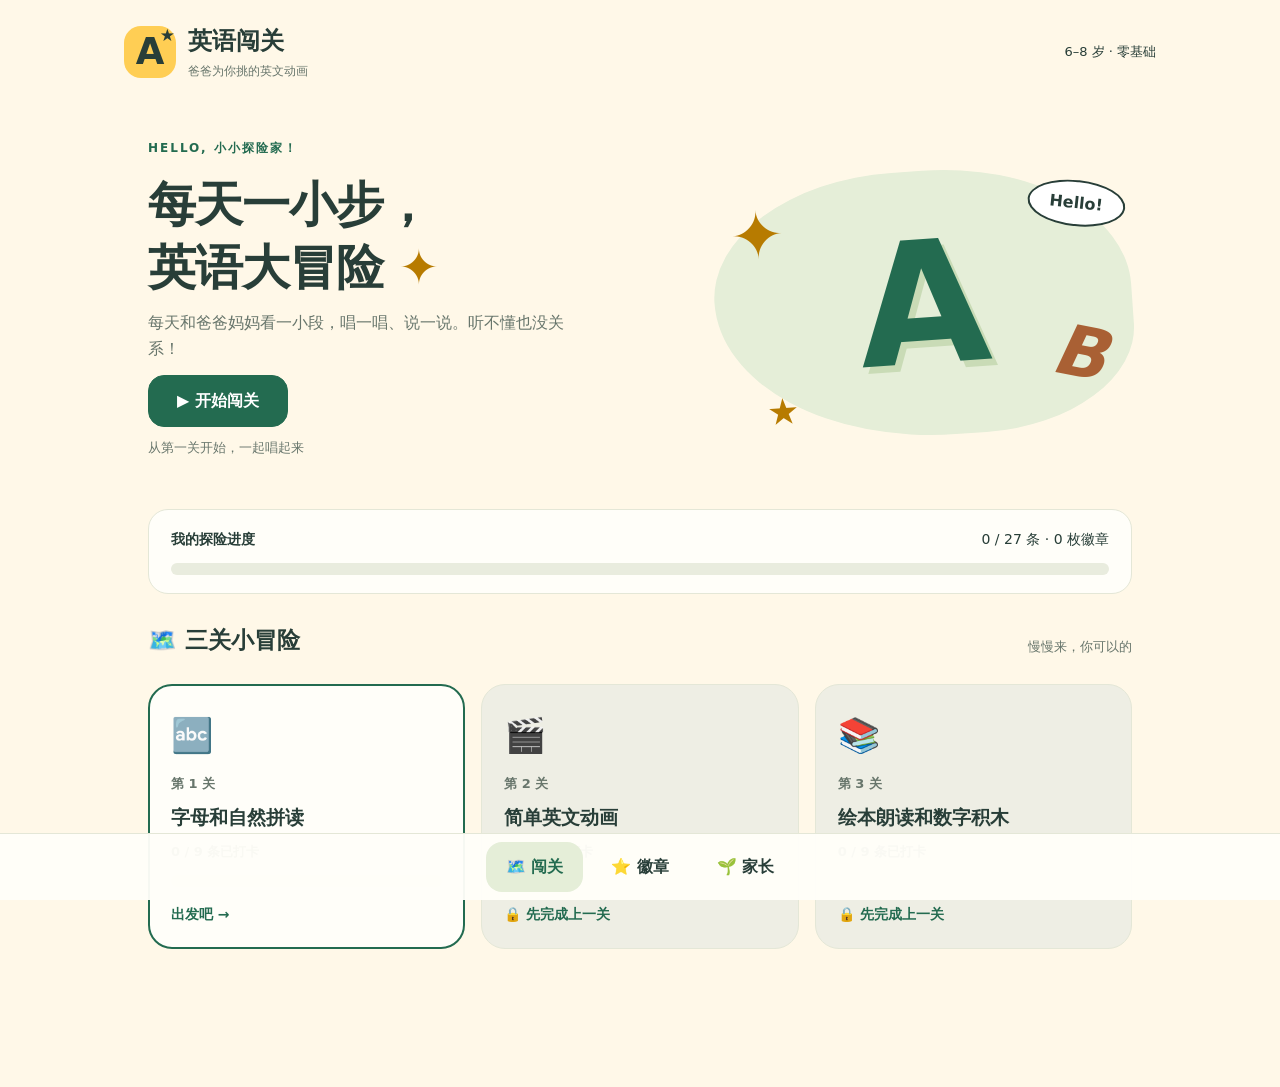
==== index.html @ b64c06f4 "Add 英语闯关: a kids English path adapted from BiliPicks Three unlockable stages with 27 Bilibili-verifi" ====
<!doctype html>
<html lang="zh-CN">
<head>
<meta charset="utf-8">
<meta name="viewport" content="width=device-width,initial-scale=1,viewport-fit=cover">
<meta name="theme-color" content="#fff8e8">
<meta name="apple-mobile-web-app-capable" content="yes">
<meta name="apple-mobile-web-app-title" content="英语闯关">
<meta name="description" content="爸爸为你挑的英文动画，给 6–8 岁零基础孩子的三关英语小冒险。">
<link rel="manifest" href="manifest.webmanifest">
<link rel="apple-touch-icon" href="icons/apple-touch-icon.png">
<link rel="icon" href="icons/icon-192.png" type="image/png">
<link rel="stylesheet" href="style.css">
<title>英语闯关</title>
</head>
<body>
<header><a class="brand" href="./" aria-label="英语闯关首页"><span class="logo">A<span>★</span></span><span>英语闯关<small>爸爸为你挑的英文动画</small></span></a><span class="age">6–8 岁 · 零基础</span></header>
<main>
<section id="adventure" aria-labelledby="welcome">
<div class="hero"><div><span class="eyebrow">HELLO, 小小探险家！</span><h1 id="welcome">每天一小步，<br>英语大冒险 <span>✦</span></h1><p id="intro"></p><button class="primary" id="continue">▶ 开始闯关</button><p class="hint" id="resumeHint">从第一关开始，一起唱起来</p></div><div class="hero-art" aria-hidden="true"><span class="star">✦</span><b>A</b><span class="bubble">Hello!</span><i>B</i><span class="little-star">★</span></div></div>
<div class="overall"><div><strong>我的探险进度</strong><span id="totalText"></span></div><progress id="totalProgress" max="27" value="0" aria-label="总观看进度"></progress></div>
<div class="section-title"><h2>🗺️ 三关小冒险</h2><span>慢慢来，你可以的</span></div>
<div id="stages" class="stages"></div>
<section id="lesson" class="lesson" hidden aria-labelledby="stageTitle"><h2 id="stageTitle" tabindex="-1"></h2><p id="stageGoal"></p><div id="videoList" class="video-list"></div><div class="mission"><h3>🤝 和爸爸妈妈一起</h3><p id="missionText"></p><button id="missionButton">完成小任务</button><p class="hint" id="missionHint"></p></div></section>
</section>
<section id="badges" hidden><span class="eyebrow">MY LITTLE TROPHIES</span><h1>我的小徽章 ⭐</h1><p>看完一关，再做小任务，就能得到一枚！</p><div id="badgeList" class="stages"></div></section>
<section id="about" hidden class="about"><span class="eyebrow">给爸爸妈妈</span><h1>一起，把英语听熟</h1><h2>为什么做</h2><p>我是阿政，想把适合孩子起步的英文儿歌、动画和绘本放在一起，少一点挑选，多一点陪伴。</p><h2>给谁看</h2><p>给 6–8 岁、英语基本零基础的孩子。先跟唱，再看故事，最后听绘本。不要求每句都听懂。</p><h2>怎么用</h2><p>按顺序看三关。点视频上的「播放」，手机和平板还需要在播放器里点一下才会播放。看完手动打卡，完成亲子小任务，就能解锁下一关。一次一小段，累了就休息。</p><p>「继续观看」会回到上次打开的视频，不记录播放秒数。进度只存在这台设备、这个浏览器，不会跨设备同步；清除浏览器资料会丢失进度。</p><h2>家长须知</h2><p>请先陪孩子预览。本站仅使用 B 站官方嵌入播放器，不保存视频流。播放器内的广告、推荐、登录或跳转由 B 站控制，本站无法过滤，请家长陪同。</p><p>部分视频为网友搬运，未核实取得版权授权，版权归原作者；接口可访问不代表版权授权，也不保证嵌入一直可播。视频可能失效，请只在家里看，不要下载或再次传播；家庭观看也不等于获得版权许可。本站不是 B 站官方产品。</p><p>打不开时可以稍后重试；下方「家长打开 B 站原页」会离开本站。审查详情见 <a href="REVIEW_LOG.md">REVIEW_LOG.md</a>。</p><h2>放到 iPhone / iPad 主屏幕</h2><p>用 Safari 打开本站，点分享按钮 → 添加到主屏幕。以后就可以像小应用一样打开。网页可本地打开；添加到主屏幕请使用 HTTP(S) 网站地址，播放仍需联网。</p><h2>开源致谢</h2><p>改编自 <a href="https://github.com/limin112/bilipicks" target="_blank" rel="noopener noreferrer">BiliPicks</a>，感谢作者 limin112 / MinLiBuilds。代码遵循 <a href="LICENSE">MIT License</a>，Copyright (c) 2026 MinLiBuilds。视频及封面不属于代码授权范围。</p></section>
</main>
<nav class="tabs" aria-label="主要导航"><button data-tab="adventure" aria-current="page">🗺️ 闯关</button><button data-tab="badges">⭐ 徽章</button><button data-tab="about">🌱 家长</button></nav>
<dialog id="playerDialog" aria-labelledby="playerTitle"><div class="player-top"><h2 id="playerTitle"></h2><button id="closePlayer" aria-label="关闭播放器">✕</button></div><div id="playerMount"></div><p class="hint">点一下播放器开始看。看完记得打卡哦！</p><div class="player-actions"><button id="doneButton" class="primary">✓ 看完打卡</button><button id="nextButton">下一条 →</button></div><p id="playerNote"></p><details><summary>家长查看</summary><p id="parentNote"></p><a id="sourceLink" target="_blank" rel="noopener noreferrer">家长打开 B 站原页 ↗</a></details></dialog>
<div id="notice" role="status" aria-live="polite"></div>
<script src="data.js"></script><script src="app.js"></script>
</body></html>
---- style.css ----
:root{--bg:#fff8e8;--paper:#fffef9;--ink:#283e38;--muted:#68766c;--green:#236b50;--line:#e4e7d7;--yellow:#ffce54;font-family:ui-rounded,'PingFang SC','Microsoft YaHei',system-ui,sans-serif;color:var(--ink);background:var(--bg);font-size:16px}*{box-sizing:border-box}body{margin:0;line-height:1.65}button,a{-webkit-tap-highlight-color:transparent}button{font:inherit;cursor:pointer;color:inherit;border:1px solid var(--line);background:var(--paper);border-radius:16px;min-height:50px;padding:10px 20px;font-weight:700}button:disabled{cursor:default;opacity:.6}button:hover:enabled{filter:brightness(.97)}button:focus-visible,a:focus-visible,summary:focus-visible{outline:3px solid #b66a18;outline-offset:4px}a{color:var(--green)}h1,h2,h3,p{margin:0 0 12px}h1{font-size:clamp(30px,5vw,48px);line-height:1.3;letter-spacing:-1px}h2{font-size:23px}h3{font-size:19px}p{color:var(--muted)}[hidden]{display:none!important}header{max-width:1080px;margin:auto;display:flex;justify-content:space-between;align-items:center;padding:calc(22px + env(safe-area-inset-top)) 24px 20px}.brand{display:flex;align-items:center;gap:12px;text-decoration:none;font-size:24px;font-weight:850;color:var(--ink)}.brand small{display:block;font-size:12px;color:var(--muted);font-weight:500}.logo{position:relative;display:grid;place-items:center;background:var(--yellow);border-radius:17px;width:52px;height:52px;font-size:37px;line-height:1}.logo span{position:absolute;font-size:17px;right:1px;top:1px}.age{font-size:13px}main{max-width:1032px;margin:auto;padding:10px 24px calc(110px + env(safe-area-inset-bottom))}.hero{display:grid;grid-template-columns:1.3fr 1fr;align-items:center;gap:25px;padding:28px 0}.hero p{max-width:440px}.eyebrow{display:block;font-size:12px;font-weight:800;letter-spacing:2px;color:var(--green);margin-bottom:14px}h1 span{color:#b77b00}.primary{background:var(--green);color:white;border-color:var(--green);padding:12px 28px}.hint{font-size:13px;margin:10px 0;color:var(--muted)}.hero-art{position:relative;height:265px;background:#e5eed8;border-radius:48% 52% 40% 60%;display:grid;place-items:center;transform:rotate(-4deg)}.hero-art b{font-size:170px;line-height:1;color:var(--green);text-shadow:5px 7px 0 #c9dbb6}.hero-art i{position:absolute;right:30px;bottom:15px;font-size:70px;color:#a96034;font-weight:900;transform:rotate(15deg)}.star{position:absolute;left:20px;top:0;color:#b77b00;font-size:65px}.bubble{position:absolute;right:0;top:20px;background:white;border:2px solid var(--ink);border-radius:50%;padding:8px 20px;font-weight:800;transform:rotate(10deg)}.little-star{position:absolute;left:45px;bottom:5px;font-size:36px;color:#b77b00}.overall{background:var(--paper);border:1px solid var(--line);padding:18px 22px;border-radius:20px;margin:12px 0 28px}.overall>div{display:flex;justify-content:space-between;gap:12px;font-size:14px}progress{display:block;width:100%;height:12px;border:0;border-radius:20px;overflow:hidden;margin-top:12px;background:#e9ecde;accent-color:var(--green)}progress::-webkit-progress-bar{background:#e9ecde}progress::-webkit-progress-value{background:var(--green);border-radius:20px}.section-title{display:flex;align-items:center;justify-content:space-between;gap:12px}.section-title span{font-size:13px;color:var(--muted)}.stages{display:grid;grid-template-columns:repeat(3,1fr);gap:16px;margin:12px 0 28px}.stage{background:var(--paper);border:1px solid var(--line);border-radius:24px;padding:22px;text-align:left;white-space:normal}.stage-icon{font-size:34px;display:block;margin-bottom:10px}.stage small{font-size:13px;display:block;color:var(--muted)}.stage h3{margin:8px 0}.stage .status{margin-top:16px;font-size:14px;display:block;color:var(--green)}.stage.locked{background:#eeeee4}.stage.selected{border:2px solid var(--green);padding:21px}.lesson{scroll-margin-top:20px;background:var(--paper);border:1px solid var(--line);border-radius:24px;padding:24px}.video-list{display:grid;gap:12px}.video-card{display:flex;gap:16px;align-items:center;padding:12px;border:1px solid var(--line);border-radius:18px}.thumbnail{width:120px;aspect-ratio:16/9;object-fit:cover;border-radius:10px;background:#e5eed8}.video-copy{flex:1;min-width:0}.video-copy h3{font-size:16px;line-height:1.45;margin:0 0 5px}.video-copy p{font-size:13px;margin:0}.video-card button{white-space:nowrap;padding:8px 15px}.mission{margin-top:24px;padding:22px;background:#f6f0d9;border-radius:18px}.mission p{color:#515e4c}.tabs{position:fixed;bottom:0;left:0;right:0;display:flex;justify-content:center;gap:8px;background:#fffef9f5;border-top:1px solid var(--line);padding:8px 12px calc(8px + env(safe-area-inset-bottom));z-index:5}.tabs button{border:0;min-width:95px;background:transparent}.tabs button[aria-current]{background:#e5eed8;color:var(--green)}.about{max-width:720px;margin:24px auto}.about h2{margin-top:28px}.about a{overflow-wrap:anywhere}.about p{color:#505e54}dialog{border:0;border-radius:22px;background:var(--paper);color:var(--ink);width:min(880px,calc(100% - 24px));max-height:calc(100dvh - 24px - env(safe-area-inset-top) - env(safe-area-inset-bottom));padding:20px;overflow:auto;overscroll-behavior:contain}dialog::backdrop{background:#162b24bd}.player-top{display:flex;align-items:center;gap:12px;justify-content:space-between;margin-bottom:12px}.player-top h2{font-size:18px;margin:0}.player-top button{flex-shrink:0;padding:8px;min-width:50px}#playerMount{aspect-ratio:16/9;background:#111;border-radius:12px;overflow:hidden}iframe{width:100%;height:100%;border:0}.player-actions{display:flex;gap:12px;flex-wrap:wrap}details{font-size:14px;margin-top:12px}summary{cursor:pointer;padding:12px 0;min-height:48px}#notice{position:fixed;bottom:calc(95px + env(safe-area-inset-bottom));left:50%;transform:translateX(-50%);background:var(--ink);color:white;padding:12px 20px;border-radius:16px;max-width:90%;width:max-content;z-index:20;pointer-events:none}#notice:empty{display:none}@media(max-width:650px){header{padding-left:18px;padding-right:18px}.age{display:none}main{padding-left:16px;padding-right:16px}.hero{grid-template-columns:1fr;position:relative;padding:20px 0}.hero>div:first-child{z-index:1}.hero h1{font-size:36px}.hero-art{display:none}.stages{grid-template-columns:1fr}.stage{display:grid;grid-template-columns:48px 1fr;column-gap:12px;padding:18px}.stage.selected{padding:17px}.stage-icon{grid-row:1/6}.stage h3{margin:4px 0}.stage .status{margin-top:8px}.stage progress{grid-column:2}.section-title span{display:none}.lesson{padding:16px}.video-card{flex-wrap:wrap;gap:10px}.thumbnail{width:88px}.video-copy h3{font-size:15px}.video-card button{width:100%}.mission{padding:16px}.brand{font-size:22px}dialog{padding:14px}.player-actions button{flex:1}#totalText{font-size:12px}}@media(prefers-reduced-motion:no-preference){button{transition:background .15s}}
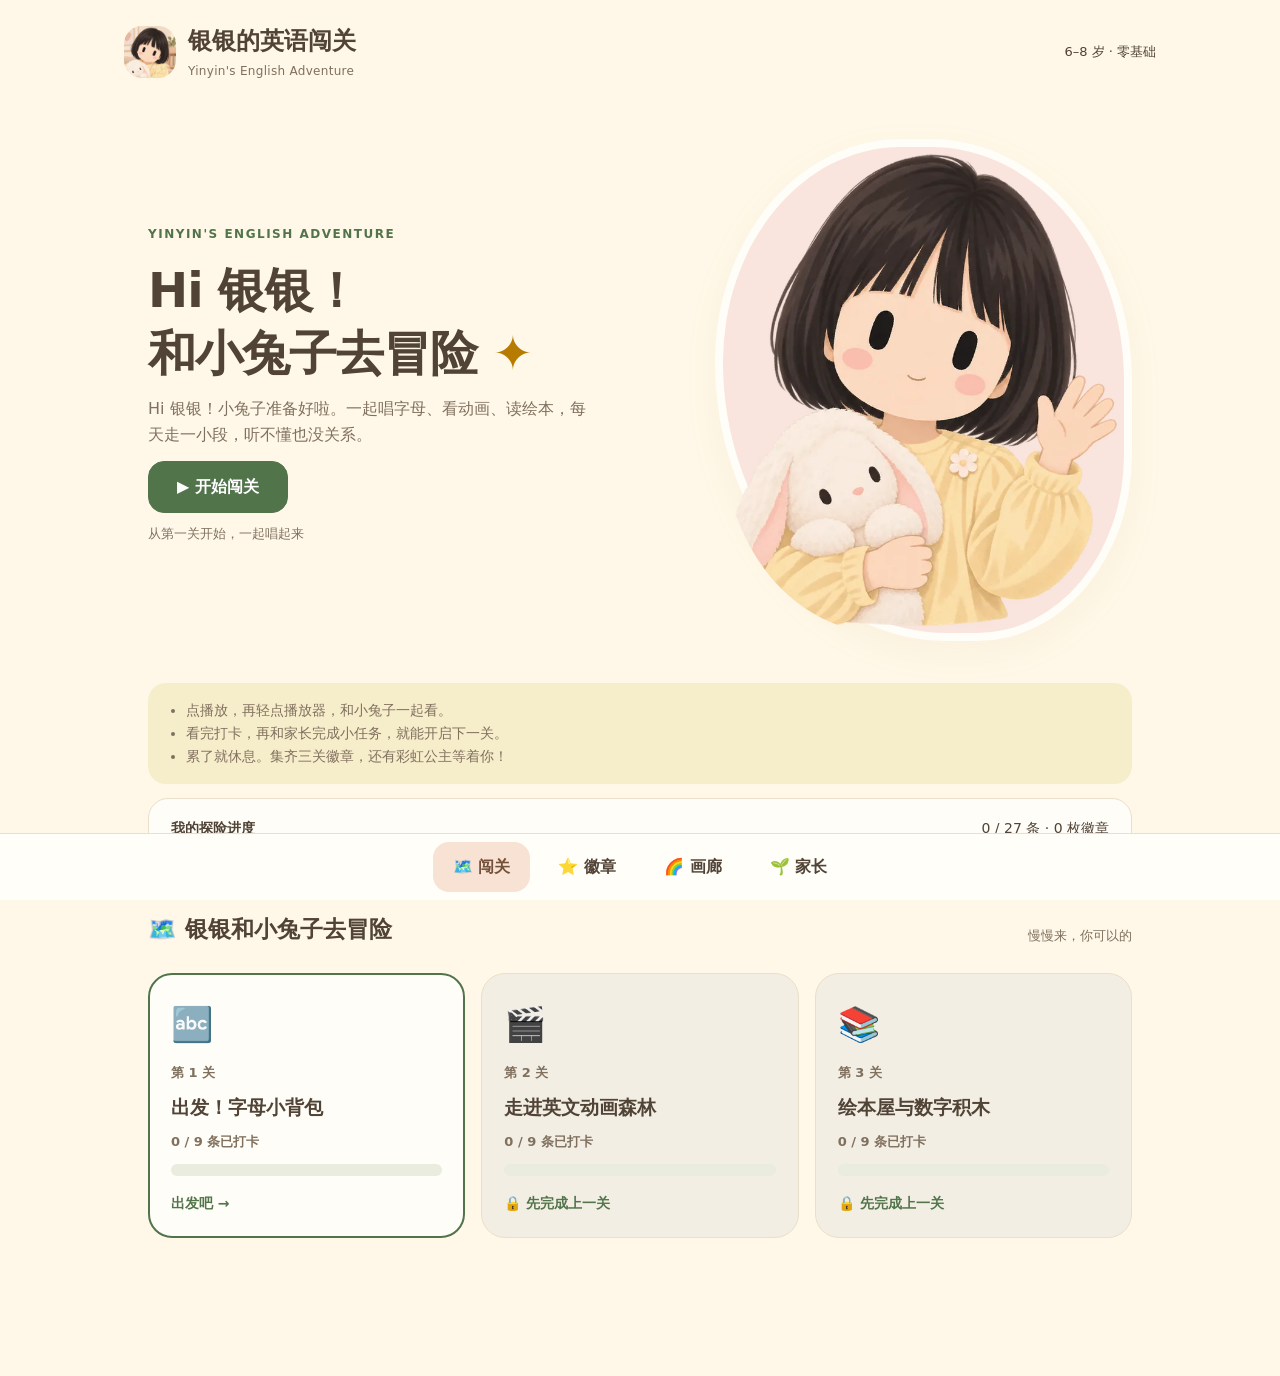
==== commit 1af7a0df: "Rebrand the kids English path as 银银的英语闯关 Add Yinyin's cartoon guide, gallery, and Rainbow Princess r" ====
--- a/index.html
+++ b/index.html
@@ -5,29 +5,31 @@
 <meta name="viewport" content="width=device-width,initial-scale=1,viewport-fit=cover">
 <meta name="theme-color" content="#fff8e8">
 <meta name="apple-mobile-web-app-capable" content="yes">
-<meta name="apple-mobile-web-app-title" content="英语闯关">
-<meta name="description" content="爸爸为你挑的英文动画，给 6–8 岁零基础孩子的三关英语小冒险。">
+<meta name="apple-mobile-web-app-title" content="银银的英语闯关">
+<meta name="description" content="Yinyin's English Adventure，给 6–8 岁零基础孩子的三关英语小冒险。">
 <link rel="manifest" href="manifest.webmanifest">
 <link rel="apple-touch-icon" href="icons/apple-touch-icon.png">
 <link rel="icon" href="icons/icon-192.png" type="image/png">
 <link rel="stylesheet" href="style.css">
-<title>英语闯关</title>
+<title>银银的英语闯关</title>
 </head>
 <body>
-<header><a class="brand" href="./" aria-label="英语闯关首页"><span class="logo">A<span>★</span></span><span>英语闯关<small>爸爸为你挑的英文动画</small></span></a><span class="age">6–8 岁 · 零基础</span></header>
+<header><a class="brand" href="./" aria-label="银银的英语闯关首页"><img class="brand-avatar" src="assets/yinyin/yinyin-avatar.webp" alt="银银的卡通头像" width="52" height="52"><span>银银的英语闯关<small>Yinyin's English Adventure</small></span></a><span class="age">6–8 岁 · 零基础</span></header>
 <main>
 <section id="adventure" aria-labelledby="welcome">
-<div class="hero"><div><span class="eyebrow">HELLO, 小小探险家！</span><h1 id="welcome">每天一小步，<br>英语大冒险 <span>✦</span></h1><p id="intro"></p><button class="primary" id="continue">▶ 开始闯关</button><p class="hint" id="resumeHint">从第一关开始，一起唱起来</p></div><div class="hero-art" aria-hidden="true"><span class="star">✦</span><b>A</b><span class="bubble">Hello!</span><i>B</i><span class="little-star">★</span></div></div>
+<div class="hero"><div><span class="eyebrow">YINYIN'S ENGLISH ADVENTURE</span><h1 id="welcome">Hi 银银！<br>和小兔子去冒险 <span>✦</span></h1><p id="intro"></p><button class="primary" id="continue">▶ 开始闯关</button><p class="hint" id="resumeHint">从第一关开始，一起唱起来</p></div><div class="hero-art"><img src="assets/yinyin/yinyin-wave.webp" alt="银银抱着白兔子挥手问好" width="400" height="400"></div></div><ul id="adventureTips" class="tips"></ul>
 <div class="overall"><div><strong>我的探险进度</strong><span id="totalText"></span></div><progress id="totalProgress" max="27" value="0" aria-label="总观看进度"></progress></div>
-<div class="section-title"><h2>🗺️ 三关小冒险</h2><span>慢慢来，你可以的</span></div>
+<div class="section-title"><h2>🗺️ 银银和小兔子去冒险</h2><span>慢慢来，你可以的</span></div>
 <div id="stages" class="stages"></div>
-<section id="lesson" class="lesson" hidden aria-labelledby="stageTitle"><h2 id="stageTitle" tabindex="-1"></h2><p id="stageGoal"></p><div id="videoList" class="video-list"></div><div class="mission"><h3>🤝 和爸爸妈妈一起</h3><p id="missionText"></p><button id="missionButton">完成小任务</button><p class="hint" id="missionHint"></p></div></section>
+<section id="lesson" class="lesson" hidden aria-labelledby="stageTitle"><h2 id="stageTitle" tabindex="-1"></h2><img id="stageGuide" class="stage-guide" src="assets/yinyin/yinyin-wave.webp" alt="银银陪你闯关" width="130" height="130"><p id="stageGoal"></p><div id="videoList" class="video-list"></div><div class="mission"><h3>🤝 和爸爸妈妈一起</h3><p id="missionText"></p><button id="missionButton">完成小任务</button><p class="hint" id="missionHint"></p></div></section>
 </section>
-<section id="badges" hidden><span class="eyebrow">MY LITTLE TROPHIES</span><h1>我的小徽章 ⭐</h1><p>看完一关，再做小任务，就能得到一枚！</p><div id="badgeList" class="stages"></div></section>
-<section id="about" hidden class="about"><span class="eyebrow">给爸爸妈妈</span><h1>一起，把英语听熟</h1><h2>为什么做</h2><p>我是阿政，想把适合孩子起步的英文儿歌、动画和绘本放在一起，少一点挑选，多一点陪伴。</p><h2>给谁看</h2><p>给 6–8 岁、英语基本零基础的孩子。先跟唱，再看故事，最后听绘本。不要求每句都听懂。</p><h2>怎么用</h2><p>按顺序看三关。点视频上的「播放」，手机和平板还需要在播放器里点一下才会播放。看完手动打卡，完成亲子小任务，就能解锁下一关。一次一小段，累了就休息。</p><p>「继续观看」会回到上次打开的视频，不记录播放秒数。进度只存在这台设备、这个浏览器，不会跨设备同步；清除浏览器资料会丢失进度。</p><h2>家长须知</h2><p>请先陪孩子预览。本站仅使用 B 站官方嵌入播放器，不保存视频流。播放器内的广告、推荐、登录或跳转由 B 站控制，本站无法过滤，请家长陪同。</p><p>部分视频为网友搬运，未核实取得版权授权，版权归原作者；接口可访问不代表版权授权，也不保证嵌入一直可播。视频可能失效，请只在家里看，不要下载或再次传播；家庭观看也不等于获得版权许可。本站不是 B 站官方产品。</p><p>打不开时可以稍后重试；下方「家长打开 B 站原页」会离开本站。审查详情见 <a href="REVIEW_LOG.md">REVIEW_LOG.md</a>。</p><h2>放到 iPhone / iPad 主屏幕</h2><p>用 Safari 打开本站，点分享按钮 → 添加到主屏幕。以后就可以像小应用一样打开。网页可本地打开；添加到主屏幕请使用 HTTP(S) 网站地址，播放仍需联网。</p><h2>开源致谢</h2><p>改编自 <a href="https://github.com/limin112/bilipicks" target="_blank" rel="noopener noreferrer">BiliPicks</a>，感谢作者 limin112 / MinLiBuilds。代码遵循 <a href="LICENSE">MIT License</a>，Copyright (c) 2026 MinLiBuilds。视频及封面不属于代码授权范围。</p></section>
+<section id="badges" hidden><span class="eyebrow">MY LITTLE TROPHIES</span><h1>我的小徽章 ⭐</h1><p>看完一关，再做小任务，就能得到一枚！</p><div id="badgeList" class="stages"></div><div id="rainbowBadge" class="rainbow-badge"></div></section>
+<section id="gallery" hidden aria-labelledby="galleryTitle"><span class="eyebrow">YINYIN'S LITTLE GALLERY</span><h1 id="galleryTitle">银银的画廊 🌈</h1><p>这是银银画的彩虹公主。彩虹裙摆里，藏着一个会动的小故事。</p><div class="gallery-grid"><figure><img src="assets/yinyin/yinyin-princess-drawing.jpg" alt="银银画在纸上的彩虹公主原画" loading="lazy" width="600" height="800"><figcaption>银银的彩虹公主 · 纸上原画</figcaption></figure><figure><img id="princessAnimation" src="assets/yinyin/rainbow-princess-poster.jpg" alt="彩虹公主动画的静态预览" loading="lazy" width="600" height="800"><button id="playPrincess" class="primary" aria-pressed="false">▶ 让彩虹公主动起来</button><figcaption>用银银的原画做成的小动画</figcaption></figure></div><p class="hint">看画和播放动画随时都可以。完成三关及小任务，就能点亮彩虹公主徽章！</p></section>
+<section id="about" hidden class="about"><span class="eyebrow">给爸爸妈妈</span><h1>一起，把英语听熟</h1><h2>为什么做</h2><p>这是爸爸给银银做的专属英语小冒险。让银银和小兔子一起听儿歌、看动画、读绘本，少一点挑选，多一点陪伴。</p><h2>给谁看</h2><p>给 6–8 岁、英语基本零基础的孩子。先跟唱，再看故事，最后听绘本。不要求每句都听懂。</p><h2>怎么用</h2><p>按顺序看三关。点视频上的「播放」，手机和平板还需要在播放器里点一下才会播放。看完手动打卡，完成亲子小任务，就能解锁下一关。三关和全部小任务完成后，会得到「彩虹公主」最终徽章。一次一小段，累了就休息。</p><p>「继续观看」会回到上次打开的视频，不记录播放秒数。进度只存在这台设备、这个浏览器，不会跨设备同步；清除浏览器资料会丢失进度。</p><h2>家长须知</h2><p>请先陪孩子预览。本站仅使用 B 站官方嵌入播放器，不保存视频流。播放器内的广告、推荐、登录或跳转由 B 站控制，本站无法过滤，请家长陪同。</p><p>部分视频为网友搬运，未核实取得版权授权，版权归原作者；接口可访问不代表版权授权，也不保证嵌入一直可播。视频可能失效，请只在家里看，不要下载或再次传播；家庭观看也不等于获得版权许可。本站不是 B 站官方产品。</p><p>打不开时可以稍后重试；下方「家长打开 B 站原页」会离开本站。审查详情见 <a href="REVIEW_LOG.md">REVIEW_LOG.md</a>。</p><h2>放到 iPhone / iPad 主屏幕</h2><p>用 Safari 打开本站，点分享按钮 → 添加到主屏幕。以后就可以像小应用一样打开。网页可本地打开；添加到主屏幕请使用 HTTP(S) 网站地址，播放仍需联网。</p><h2>开源致谢</h2><p>改编自 <a href="https://github.com/limin112/bilipicks" target="_blank" rel="noopener noreferrer">BiliPicks</a>，感谢作者 limin112 / MinLiBuilds。代码遵循 <a href="LICENSE">MIT License</a>，Copyright (c) 2026 MinLiBuilds。视频及封面不属于代码授权范围。</p></section>
 </main>
-<nav class="tabs" aria-label="主要导航"><button data-tab="adventure" aria-current="page">🗺️ 闯关</button><button data-tab="badges">⭐ 徽章</button><button data-tab="about">🌱 家长</button></nav>
+<nav class="tabs" aria-label="主要导航"><button data-tab="adventure" aria-current="page">🗺️ 闯关</button><button data-tab="badges">⭐ 徽章</button><button data-tab="gallery">🌈 画廊</button><button data-tab="about">🌱 家长</button></nav>
 <dialog id="playerDialog" aria-labelledby="playerTitle"><div class="player-top"><h2 id="playerTitle"></h2><button id="closePlayer" aria-label="关闭播放器">✕</button></div><div id="playerMount"></div><p class="hint">点一下播放器开始看。看完记得打卡哦！</p><div class="player-actions"><button id="doneButton" class="primary">✓ 看完打卡</button><button id="nextButton">下一条 →</button></div><p id="playerNote"></p><details><summary>家长查看</summary><p id="parentNote"></p><a id="sourceLink" target="_blank" rel="noopener noreferrer">家长打开 B 站原页 ↗</a></details></dialog>
+<dialog id="celebration" aria-labelledby="celebrationTitle"><button id="closeCelebration" class="celebration-close" aria-label="关闭庆祝">✕</button><img src="assets/yinyin/yinyin-celebrate.webp" alt="银银戴着小金冠庆祝通关" width="260" height="260"><span class="eyebrow">RAINBOW PRINCESS</span><h1 id="celebrationTitle">彩虹公主，通关啦！</h1><p>银银和小兔子走完了三关冒险。每一次跟唱、每一个小任务，都变成了彩虹上的一抹颜色。</p><button id="celebrationGallery" class="primary">去画廊看彩虹公主 🌈</button></dialog>
 <div id="notice" role="status" aria-live="polite"></div>
 <script src="data.js"></script><script src="app.js"></script>
 </body></html>
--- a/style.css
+++ b/style.css
@@ -1 +1,54 @@
 :root{--bg:#fff8e8;--paper:#fffef9;--ink:#283e38;--muted:#68766c;--green:#236b50;--line:#e4e7d7;--yellow:#ffce54;font-family:ui-rounded,'PingFang SC','Microsoft YaHei',system-ui,sans-serif;color:var(--ink);background:var(--bg);font-size:16px}*{box-sizing:border-box}body{margin:0;line-height:1.65}button,a{-webkit-tap-highlight-color:transparent}button{font:inherit;cursor:pointer;color:inherit;border:1px solid var(--line);background:var(--paper);border-radius:16px;min-height:50px;padding:10px 20px;font-weight:700}button:disabled{cursor:default;opacity:.6}button:hover:enabled{filter:brightness(.97)}button:focus-visible,a:focus-visible,summary:focus-visible{outline:3px solid #b66a18;outline-offset:4px}a{color:var(--green)}h1,h2,h3,p{margin:0 0 12px}h1{font-size:clamp(30px,5vw,48px);line-height:1.3;letter-spacing:-1px}h2{font-size:23px}h3{font-size:19px}p{color:var(--muted)}[hidden]{display:none!important}header{max-width:1080px;margin:auto;display:flex;justify-content:space-between;align-items:center;padding:calc(22px + env(safe-area-inset-top)) 24px 20px}.brand{display:flex;align-items:center;gap:12px;text-decoration:none;font-size:24px;font-weight:850;color:var(--ink)}.brand small{display:block;font-size:12px;color:var(--muted);font-weight:500}.logo{position:relative;display:grid;place-items:center;background:var(--yellow);border-radius:17px;width:52px;height:52px;font-size:37px;line-height:1}.logo span{position:absolute;font-size:17px;right:1px;top:1px}.age{font-size:13px}main{max-width:1032px;margin:auto;padding:10px 24px calc(110px + env(safe-area-inset-bottom))}.hero{display:grid;grid-template-columns:1.3fr 1fr;align-items:center;gap:25px;padding:28px 0}.hero p{max-width:440px}.eyebrow{display:block;font-size:12px;font-weight:800;letter-spacing:2px;color:var(--green);margin-bottom:14px}h1 span{color:#b77b00}.primary{background:var(--green);color:white;border-color:var(--green);padding:12px 28px}.hint{font-size:13px;margin:10px 0;color:var(--muted)}.hero-art{position:relative;height:265px;background:#e5eed8;border-radius:48% 52% 40% 60%;display:grid;place-items:center;transform:rotate(-4deg)}.hero-art b{font-size:170px;line-height:1;color:var(--green);text-shadow:5px 7px 0 #c9dbb6}.hero-art i{position:absolute;right:30px;bottom:15px;font-size:70px;color:#a96034;font-weight:900;transform:rotate(15deg)}.star{position:absolute;left:20px;top:0;color:#b77b00;font-size:65px}.bubble{position:absolute;right:0;top:20px;background:white;border:2px solid var(--ink);border-radius:50%;padding:8px 20px;font-weight:800;transform:rotate(10deg)}.little-star{position:absolute;left:45px;bottom:5px;font-size:36px;color:#b77b00}.overall{background:var(--paper);border:1px solid var(--line);padding:18px 22px;border-radius:20px;margin:12px 0 28px}.overall>div{display:flex;justify-content:space-between;gap:12px;font-size:14px}progress{display:block;width:100%;height:12px;border:0;border-radius:20px;overflow:hidden;margin-top:12px;background:#e9ecde;accent-color:var(--green)}progress::-webkit-progress-bar{background:#e9ecde}progress::-webkit-progress-value{background:var(--green);border-radius:20px}.section-title{display:flex;align-items:center;justify-content:space-between;gap:12px}.section-title span{font-size:13px;color:var(--muted)}.stages{display:grid;grid-template-columns:repeat(3,1fr);gap:16px;margin:12px 0 28px}.stage{background:var(--paper);border:1px solid var(--line);border-radius:24px;padding:22px;text-align:left;white-space:normal}.stage-icon{font-size:34px;display:block;margin-bottom:10px}.stage small{font-size:13px;display:block;color:var(--muted)}.stage h3{margin:8px 0}.stage .status{margin-top:16px;font-size:14px;display:block;color:var(--green)}.stage.locked{background:#eeeee4}.stage.selected{border:2px solid var(--green);padding:21px}.lesson{scroll-margin-top:20px;background:var(--paper);border:1px solid var(--line);border-radius:24px;padding:24px}.video-list{display:grid;gap:12px}.video-card{display:flex;gap:16px;align-items:center;padding:12px;border:1px solid var(--line);border-radius:18px}.thumbnail{width:120px;aspect-ratio:16/9;object-fit:cover;border-radius:10px;background:#e5eed8}.video-copy{flex:1;min-width:0}.video-copy h3{font-size:16px;line-height:1.45;margin:0 0 5px}.video-copy p{font-size:13px;margin:0}.video-card button{white-space:nowrap;padding:8px 15px}.mission{margin-top:24px;padding:22px;background:#f6f0d9;border-radius:18px}.mission p{color:#515e4c}.tabs{position:fixed;bottom:0;left:0;right:0;display:flex;justify-content:center;gap:8px;background:#fffef9f5;border-top:1px solid var(--line);padding:8px 12px calc(8px + env(safe-area-inset-bottom));z-index:5}.tabs button{border:0;min-width:95px;background:transparent}.tabs button[aria-current]{background:#e5eed8;color:var(--green)}.about{max-width:720px;margin:24px auto}.about h2{margin-top:28px}.about a{overflow-wrap:anywhere}.about p{color:#505e54}dialog{border:0;border-radius:22px;background:var(--paper);color:var(--ink);width:min(880px,calc(100% - 24px));max-height:calc(100dvh - 24px - env(safe-area-inset-top) - env(safe-area-inset-bottom));padding:20px;overflow:auto;overscroll-behavior:contain}dialog::backdrop{background:#162b24bd}.player-top{display:flex;align-items:center;gap:12px;justify-content:space-between;margin-bottom:12px}.player-top h2{font-size:18px;margin:0}.player-top button{flex-shrink:0;padding:8px;min-width:50px}#playerMount{aspect-ratio:16/9;background:#111;border-radius:12px;overflow:hidden}iframe{width:100%;height:100%;border:0}.player-actions{display:flex;gap:12px;flex-wrap:wrap}details{font-size:14px;margin-top:12px}summary{cursor:pointer;padding:12px 0;min-height:48px}#notice{position:fixed;bottom:calc(95px + env(safe-area-inset-bottom));left:50%;transform:translateX(-50%);background:var(--ink);color:white;padding:12px 20px;border-radius:16px;max-width:90%;width:max-content;z-index:20;pointer-events:none}#notice:empty{display:none}@media(max-width:650px){header{padding-left:18px;padding-right:18px}.age{display:none}main{padding-left:16px;padding-right:16px}.hero{grid-template-columns:1fr;position:relative;padding:20px 0}.hero>div:first-child{z-index:1}.hero h1{font-size:36px}.hero-art{display:none}.stages{grid-template-columns:1fr}.stage{display:grid;grid-template-columns:48px 1fr;column-gap:12px;padding:18px}.stage.selected{padding:17px}.stage-icon{grid-row:1/6}.stage h3{margin:4px 0}.stage .status{margin-top:8px}.stage progress{grid-column:2}.section-title span{display:none}.lesson{padding:16px}.video-card{flex-wrap:wrap;gap:10px}.thumbnail{width:88px}.video-copy h3{font-size:15px}.video-card button{width:100%}.mission{padding:16px}.brand{font-size:22px}dialog{padding:14px}.player-actions button{flex:1}#totalText{font-size:12px}}@media(prefers-reduced-motion:no-preference){button{transition:background .15s}}
+
+/* Yinyin's warm little adventure */
+:root{--bg:#fff8e8;--paper:#fffdf7;--ink:#514336;--muted:#80705e;--green:#52744b;--line:#eadfc9;--yellow:#f8d97c}
+.brand-avatar{border-radius:18px;object-fit:cover;flex-shrink:0}.brand small{letter-spacing:.3px}.hero-art{background:#f9e5dd;transform:none;height:auto;aspect-ratio:1;border:8px solid #fffdf7;box-shadow:0 12px 35px #b88b5812}.hero-art img{width:100%;height:100%;object-fit:contain;border-radius:40%}.hero .eyebrow{letter-spacing:1.5px}.tips{padding:16px 20px 16px 38px;background:#f6edcb;border-radius:18px;font-size:14px;color:var(--muted)}.stage:nth-child(2){background:#fff0e9}.stage:nth-child(3){background:#eff3df}.stage.locked{background:#f2eee4}.stage-guide{float:right;object-fit:contain;margin:0 0 16px 16px}.mission{clear:both;background:#faedcf}.badge-art{width:100px;height:100px;object-fit:contain}.rainbow-badge{text-align:center;border:2px dashed #dfbc83;border-radius:26px;background:linear-gradient(120deg,#fff0e5,#fff7cf,#ecf2dd);padding:26px}.rainbow-badge>img{width:170px;height:170px;object-fit:contain}.gallery-grid{display:grid;grid-template-columns:1fr 1fr;gap:22px;margin-top:24px}.gallery-grid figure{margin:0;background:var(--paper);border:1px solid var(--line);padding:16px;border-radius:24px;text-align:center}.gallery-grid img{display:block;width:100%;height:auto;aspect-ratio:3/4;object-fit:contain;border-radius:14px;background:#f5eddf}.gallery-grid button{margin-top:16px;width:100%}figcaption{font-size:13px;color:var(--muted);margin-top:12px}.tabs button[aria-current]{background:#f7e2d4;color:#73513a}#notice{background:#fff6e4;color:var(--ink);border:1px solid #dfc9a6;box-shadow:0 8px 32px #51433622;display:flex;align-items:center;gap:12px;font-size:14px;max-width:min(90%,440px)}#notice img{width:66px;height:66px;object-fit:contain;flex-shrink:0}#playerDialog #notice{position:sticky;bottom:0;transform:none;left:auto;margin:12px auto 0}#celebration{max-width:500px;text-align:center;padding:28px;background:linear-gradient(145deg,#fff2df,#fffbea,#f2f4df)}#celebration>img{display:block;width:min(240px,75%);height:auto;margin:auto}#celebration h1{font-size:30px}.celebration-close{position:absolute;right:12px;top:12px;min-width:50px;padding:8px}.tv-avatar{object-fit:contain}
+@media(max-width:650px){.hero{grid-template-columns:1fr 125px;gap:8px}.hero h1{font-size:29px}.hero-art{display:block;align-self:start;margin-top:34px;border-width:4px}.hero>div:first-child{min-width:0}.hero p,.hero .hint{font-size:14px}.hero .eyebrow{font-size:10px;letter-spacing:.5px}.brand{font-size:20px}.brand small{font-size:10px}.brand-avatar{width:46px;height:46px}.tabs{gap:0;padding-left:4px;padding-right:4px}.tabs button{min-width:0;flex:1;padding:10px 4px;font-size:14px}.gallery-grid{grid-template-columns:1fr}.stage-guide{width:100px;height:100px}.badge-art{grid-row:1/6;width:64px;height:80px}.overall>div{flex-wrap:wrap}}
+@media(max-width:370px){.hero{grid-template-columns:1fr 95px}.hero h1{font-size:25px}}
+/* yinyin-mobile-art */
+@media (max-width: 650px) {
+  .hero { display: flex; flex-direction: column; gap: 8px; }
+  .hero-art {
+    display: block;
+    width: min(220px, 68%);
+    margin: 4px auto 8px;
+    height: auto;
+    aspect-ratio: 1;
+    border-width: 6px;
+    order: -1;
+  }
+  .stage-guide {
+    float: none;
+    display: block;
+    width: 120px;
+    height: 120px;
+    margin: 0 auto 12px;
+  }
+  .gallery-grid { grid-template-columns: 1fr; }
+  .badge-art { width: 84px; height: 84px; }
+}
+
+/* yinyin-badge-mobile */
+@media (max-width: 650px) {
+  #badgeList .stage {
+    display: flex;
+    flex-direction: row;
+    flex-wrap: wrap;
+    align-items: center;
+    gap: 8px 16px;
+    text-align: left;
+  }
+  #badgeList .stage .stage-icon { display: none; }
+  #badgeList .stage h3 {
+    flex: 1;
+    min-width: 160px;
+    margin: 0;
+  }
+  #badgeList .stage small {
+    flex-basis: 100%;
+    margin: 0;
+  }
+}
+/* yinyin-rainbow-space */
+#rainbowBadge{margin:12px 0 36px;padding-bottom:28px}
+#rainbowBadge .eyebrow{margin-top:8px}
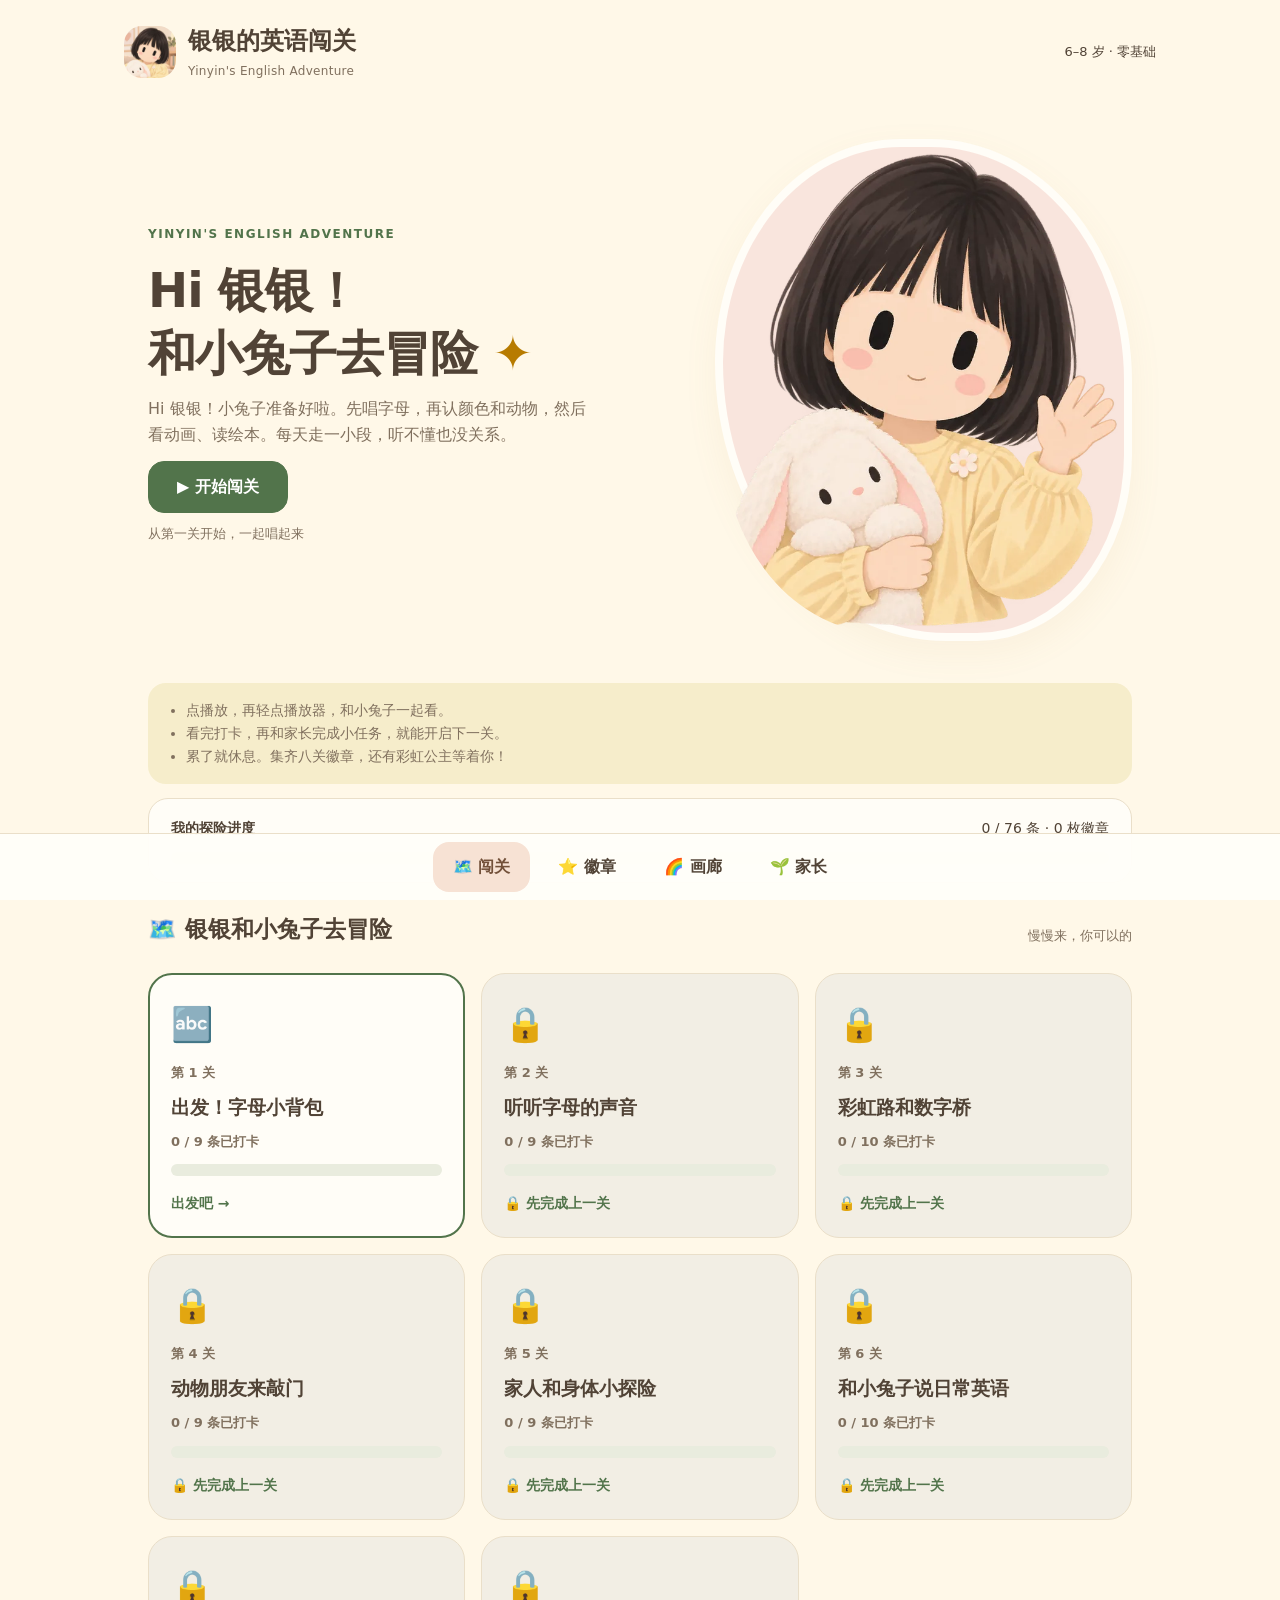
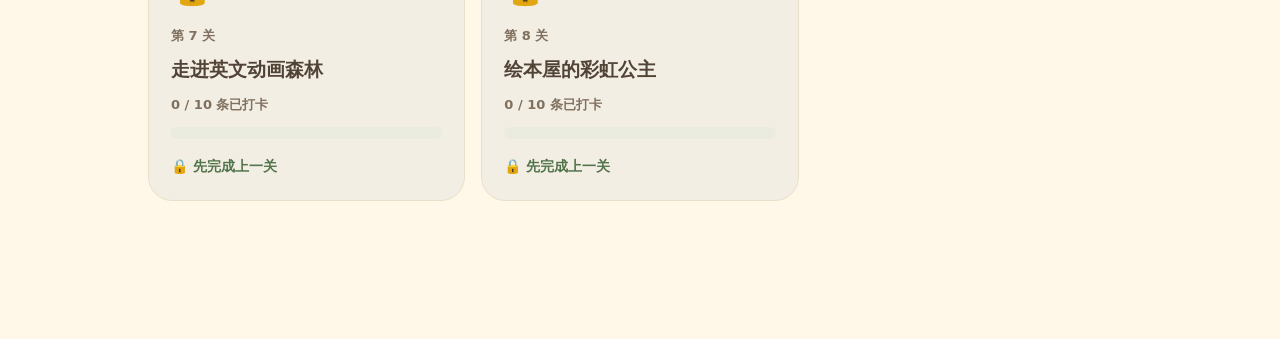
==== commit 880de53e: "Expand 银银的英语闯关 from 3 stages to 8, with 76 videos Keep the original 27 videos and storage keys so ex" ====
--- a/index.html
+++ b/index.html
@@ -6,7 +6,7 @@
 <meta name="theme-color" content="#fff8e8">
 <meta name="apple-mobile-web-app-capable" content="yes">
 <meta name="apple-mobile-web-app-title" content="银银的英语闯关">
-<meta name="description" content="Yinyin's English Adventure，给 6–8 岁零基础孩子的三关英语小冒险。">
+<meta name="description" content="Yinyin's English Adventure，给 6–8 岁零基础孩子的八关英语小冒险。">
 <link rel="manifest" href="manifest.webmanifest">
 <link rel="apple-touch-icon" href="icons/apple-touch-icon.png">
 <link rel="icon" href="icons/icon-192.png" type="image/png">
@@ -18,18 +18,18 @@
 <main>
 <section id="adventure" aria-labelledby="welcome">
 <div class="hero"><div><span class="eyebrow">YINYIN'S ENGLISH ADVENTURE</span><h1 id="welcome">Hi 银银！<br>和小兔子去冒险 <span>✦</span></h1><p id="intro"></p><button class="primary" id="continue">▶ 开始闯关</button><p class="hint" id="resumeHint">从第一关开始，一起唱起来</p></div><div class="hero-art"><img src="assets/yinyin/yinyin-wave.webp" alt="银银抱着白兔子挥手问好" width="400" height="400"></div></div><ul id="adventureTips" class="tips"></ul>
-<div class="overall"><div><strong>我的探险进度</strong><span id="totalText"></span></div><progress id="totalProgress" max="27" value="0" aria-label="总观看进度"></progress></div>
+<div class="overall"><div><strong>我的探险进度</strong><span id="totalText"></span></div><progress id="totalProgress" max="76" value="0" aria-label="总观看进度"></progress></div>
 <div class="section-title"><h2>🗺️ 银银和小兔子去冒险</h2><span>慢慢来，你可以的</span></div>
 <div id="stages" class="stages"></div>
 <section id="lesson" class="lesson" hidden aria-labelledby="stageTitle"><h2 id="stageTitle" tabindex="-1"></h2><img id="stageGuide" class="stage-guide" src="assets/yinyin/yinyin-wave.webp" alt="银银陪你闯关" width="130" height="130"><p id="stageGoal"></p><div id="videoList" class="video-list"></div><div class="mission"><h3>🤝 和爸爸妈妈一起</h3><p id="missionText"></p><button id="missionButton">完成小任务</button><p class="hint" id="missionHint"></p></div></section>
 </section>
 <section id="badges" hidden><span class="eyebrow">MY LITTLE TROPHIES</span><h1>我的小徽章 ⭐</h1><p>看完一关，再做小任务，就能得到一枚！</p><div id="badgeList" class="stages"></div><div id="rainbowBadge" class="rainbow-badge"></div></section>
-<section id="gallery" hidden aria-labelledby="galleryTitle"><span class="eyebrow">YINYIN'S LITTLE GALLERY</span><h1 id="galleryTitle">银银的画廊 🌈</h1><p>这是银银画的彩虹公主。彩虹裙摆里，藏着一个会动的小故事。</p><div class="gallery-grid"><figure><img src="assets/yinyin/yinyin-princess-drawing.jpg" alt="银银画在纸上的彩虹公主原画" loading="lazy" width="600" height="800"><figcaption>银银的彩虹公主 · 纸上原画</figcaption></figure><figure><img id="princessAnimation" src="assets/yinyin/rainbow-princess-poster.jpg" alt="彩虹公主动画的静态预览" loading="lazy" width="600" height="800"><button id="playPrincess" class="primary" aria-pressed="false">▶ 让彩虹公主动起来</button><figcaption>用银银的原画做成的小动画</figcaption></figure></div><p class="hint">看画和播放动画随时都可以。完成三关及小任务，就能点亮彩虹公主徽章！</p></section>
-<section id="about" hidden class="about"><span class="eyebrow">给爸爸妈妈</span><h1>一起，把英语听熟</h1><h2>为什么做</h2><p>这是爸爸给银银做的专属英语小冒险。让银银和小兔子一起听儿歌、看动画、读绘本，少一点挑选，多一点陪伴。</p><h2>给谁看</h2><p>给 6–8 岁、英语基本零基础的孩子。先跟唱，再看故事，最后听绘本。不要求每句都听懂。</p><h2>怎么用</h2><p>按顺序看三关。点视频上的「播放」，手机和平板还需要在播放器里点一下才会播放。看完手动打卡，完成亲子小任务，就能解锁下一关。三关和全部小任务完成后，会得到「彩虹公主」最终徽章。一次一小段，累了就休息。</p><p>「继续观看」会回到上次打开的视频，不记录播放秒数。进度只存在这台设备、这个浏览器，不会跨设备同步；清除浏览器资料会丢失进度。</p><h2>家长须知</h2><p>请先陪孩子预览。本站仅使用 B 站官方嵌入播放器，不保存视频流。播放器内的广告、推荐、登录或跳转由 B 站控制，本站无法过滤，请家长陪同。</p><p>部分视频为网友搬运，未核实取得版权授权，版权归原作者；接口可访问不代表版权授权，也不保证嵌入一直可播。视频可能失效，请只在家里看，不要下载或再次传播；家庭观看也不等于获得版权许可。本站不是 B 站官方产品。</p><p>打不开时可以稍后重试；下方「家长打开 B 站原页」会离开本站。审查详情见 <a href="REVIEW_LOG.md">REVIEW_LOG.md</a>。</p><h2>放到 iPhone / iPad 主屏幕</h2><p>用 Safari 打开本站，点分享按钮 → 添加到主屏幕。以后就可以像小应用一样打开。网页可本地打开；添加到主屏幕请使用 HTTP(S) 网站地址，播放仍需联网。</p><h2>开源致谢</h2><p>改编自 <a href="https://github.com/limin112/bilipicks" target="_blank" rel="noopener noreferrer">BiliPicks</a>，感谢作者 limin112 / MinLiBuilds。代码遵循 <a href="LICENSE">MIT License</a>，Copyright (c) 2026 MinLiBuilds。视频及封面不属于代码授权范围。</p></section>
+<section id="gallery" hidden aria-labelledby="galleryTitle"><span class="eyebrow">YINYIN'S LITTLE GALLERY</span><h1 id="galleryTitle">银银的画廊 🌈</h1><p>这是银银画的彩虹公主。彩虹裙摆里，藏着一个会动的小故事。</p><div class="gallery-grid"><figure><img src="assets/yinyin/yinyin-princess-drawing.jpg" alt="银银画在纸上的彩虹公主原画" loading="lazy" width="600" height="800"><figcaption>银银的彩虹公主 · 纸上原画</figcaption></figure><figure><img id="princessAnimation" src="assets/yinyin/rainbow-princess-poster.jpg" alt="彩虹公主动画的静态预览" loading="lazy" width="600" height="800"><button id="playPrincess" class="primary" aria-pressed="false">▶ 让彩虹公主动起来</button><figcaption>用银银的原画做成的小动画</figcaption></figure></div><p class="hint">看画和播放动画随时都可以。完成八关及小任务，就能点亮彩虹公主徽章！</p></section>
+<section id="about" hidden class="about"><span class="eyebrow">给爸爸妈妈</span><h1>一起，把英语听熟</h1><h2>为什么做</h2><p>这是爸爸给银银做的专属英语小冒险。让银银和小兔子一起听儿歌、看动画、读绘本，少一点挑选，多一点陪伴。</p><h2>给谁看</h2><p>给 6–8 岁、英语基本零基础的孩子。先跟唱，再看故事，最后听绘本。不要求每句都听懂。</p><h2>怎么用</h2><p>按顺序看八关，共 76 条视频。点视频上的「播放」，手机和平板还需要在播放器里点一下才会播放。看完手动打卡，完成亲子小任务，就能解锁下一关。八关和全部小任务完成后，会得到「彩虹公主」最终徽章。一次一小段，累了就休息。</p><p>「继续观看」会回到上次打开的视频，不记录播放秒数。进度只存在这台设备、这个浏览器，不会跨设备同步；清除浏览器资料会丢失进度。</p><h2>家长须知</h2><p>请先陪孩子预览。本站仅使用 B 站官方嵌入播放器，不保存视频流。播放器内的广告、推荐、登录或跳转由 B 站控制，本站无法过滤，请家长陪同。</p><p>部分视频为网友搬运，未核实取得版权授权，版权归原作者；接口可访问不代表版权授权，也不保证嵌入一直可播。视频可能失效，请只在家里看，不要下载或再次传播；家庭观看也不等于获得版权许可。本站不是 B 站官方产品。</p><p>打不开时可以稍后重试；下方「家长打开 B 站原页」会离开本站。审查详情见 <a href="REVIEW_LOG.md">REVIEW_LOG.md</a>。</p><h2>放到 iPhone / iPad 主屏幕</h2><p>用 Safari 打开本站，点分享按钮 → 添加到主屏幕。以后就可以像小应用一样打开。网页可本地打开；添加到主屏幕请使用 HTTP(S) 网站地址，播放仍需联网。</p><h2>开源致谢</h2><p>改编自 <a href="https://github.com/limin112/bilipicks" target="_blank" rel="noopener noreferrer">BiliPicks</a>，感谢作者 limin112 / MinLiBuilds。代码遵循 <a href="LICENSE">MIT License</a>，Copyright (c) 2026 MinLiBuilds。视频及封面不属于代码授权范围。</p></section>
 </main>
 <nav class="tabs" aria-label="主要导航"><button data-tab="adventure" aria-current="page">🗺️ 闯关</button><button data-tab="badges">⭐ 徽章</button><button data-tab="gallery">🌈 画廊</button><button data-tab="about">🌱 家长</button></nav>
 <dialog id="playerDialog" aria-labelledby="playerTitle"><div class="player-top"><h2 id="playerTitle"></h2><button id="closePlayer" aria-label="关闭播放器">✕</button></div><div id="playerMount"></div><p class="hint">点一下播放器开始看。看完记得打卡哦！</p><div class="player-actions"><button id="doneButton" class="primary">✓ 看完打卡</button><button id="nextButton">下一条 →</button></div><p id="playerNote"></p><details><summary>家长查看</summary><p id="parentNote"></p><a id="sourceLink" target="_blank" rel="noopener noreferrer">家长打开 B 站原页 ↗</a></details></dialog>
-<dialog id="celebration" aria-labelledby="celebrationTitle"><button id="closeCelebration" class="celebration-close" aria-label="关闭庆祝">✕</button><img src="assets/yinyin/yinyin-celebrate.webp" alt="银银戴着小金冠庆祝通关" width="260" height="260"><span class="eyebrow">RAINBOW PRINCESS</span><h1 id="celebrationTitle">彩虹公主，通关啦！</h1><p>银银和小兔子走完了三关冒险。每一次跟唱、每一个小任务，都变成了彩虹上的一抹颜色。</p><button id="celebrationGallery" class="primary">去画廊看彩虹公主 🌈</button></dialog>
+<dialog id="celebration" aria-labelledby="celebrationTitle"><button id="closeCelebration" class="celebration-close" aria-label="关闭庆祝">✕</button><img src="assets/yinyin/yinyin-celebrate.webp" alt="银银戴着小金冠庆祝通关" width="260" height="260"><span class="eyebrow">RAINBOW PRINCESS</span><h1 id="celebrationTitle">彩虹公主，通关啦！</h1><p>银银和小兔子走完了八关冒险。每一次跟唱、每一个小任务，都变成了彩虹上的一抹颜色。</p><button id="celebrationGallery" class="primary">去画廊看彩虹公主 🌈</button></dialog>
 <div id="notice" role="status" aria-live="polite"></div>
 <script src="data.js"></script><script src="app.js"></script>
 </body></html>
--- a/style.css
+++ b/style.css
@@ -52,3 +52,18 @@
 /* yinyin-rainbow-space */
 #rainbowBadge{margin:12px 0 36px;padding-bottom:28px}
 #rainbowBadge .eyebrow{margin-top:8px}
+
+/* Eight-stage map: compact single-column cards with room for Chinese titles. */
+#stages .stage{min-width:0}
+.stage-badge{width:64px;height:64px;object-fit:contain}
+@media(max-width:650px){
+ #stages{gap:12px}
+ #stages .stage{grid-template-columns:64px minmax(0,1fr);padding:14px;min-height:150px}
+ #stages .stage.selected{padding:13px}
+ #stages .stage-icon{grid-column:1;grid-row:1/7;align-self:center;margin:0;text-align:center}
+ #stages .stage>small,#stages .stage>h3,#stages .stage>.status{grid-column:2}
+ #stages .stage h3{font-size:18px;line-height:1.45;overflow-wrap:break-word}
+ #stages .stage .status{margin-top:5px}
+ #badgeList .stage h3{min-width:0;overflow-wrap:break-word}
+ #badgeList .stage .stage-icon{display:block}
+}
